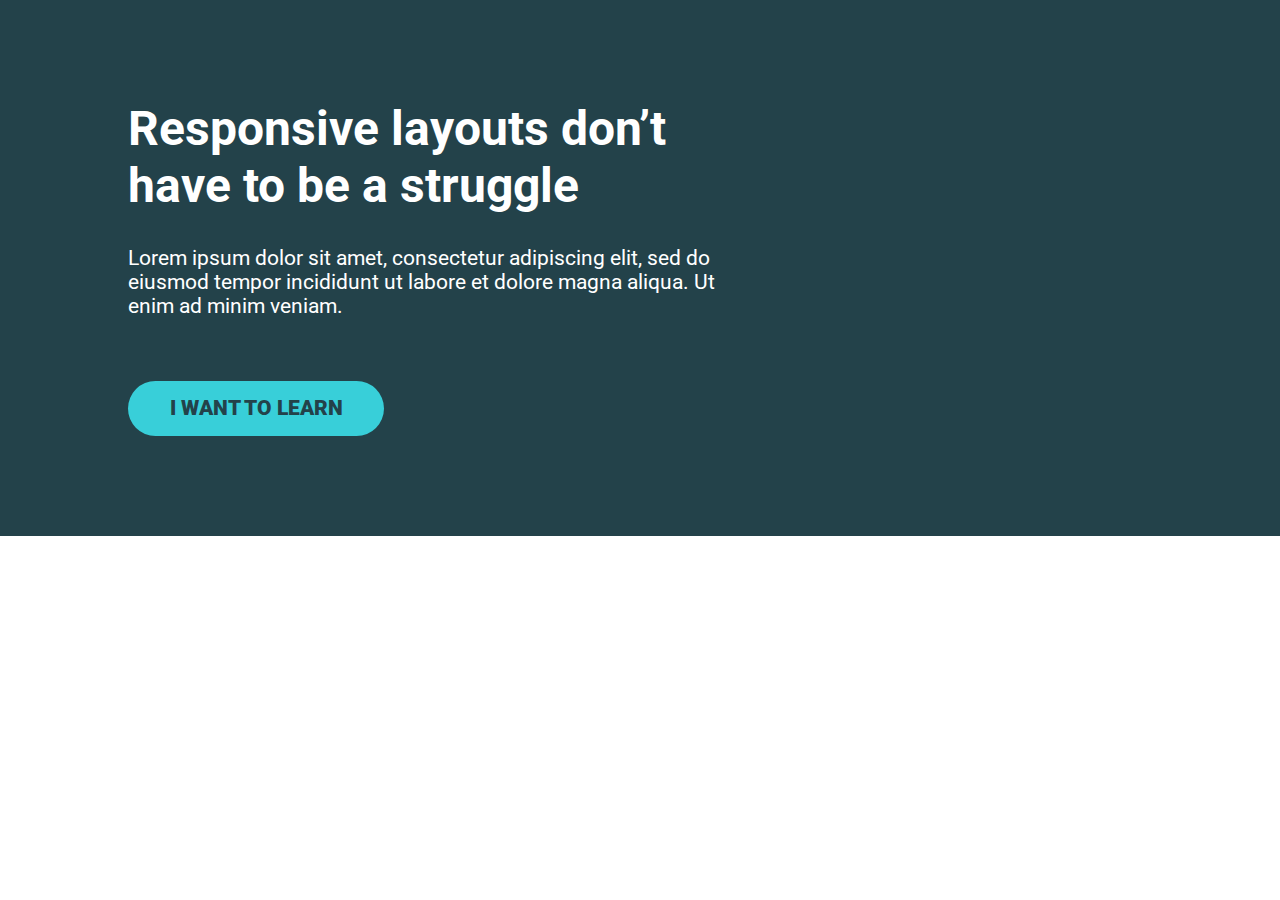
==== challenge05/index.html @ 69aec532 "Added Kevins next challenge starter code." ====
<!DOCTYPE html>
<html lang="en">
<head>
    <meta charset="UTF-8">
    <meta name="viewport" content="width=device-width, initial-scale=1.0">
    <title>Conquering Rsponsive Layouts</title>
    <link href="https://fonts.googleapis.com/css2?family=Roboto:wght@400;900&display=swap" rel="stylesheet"> 
    <link rel="stylesheet" href="style.css">
</head>
<body>
    <div class="hero">
        <div class="container row">
            <div class="hero__text">
                <h1>Responsive layouts don’t have to be a struggle</h1>
                <p>Lorem ipsum dolor sit amet, consectetur adipiscing elit, sed do eiusmod tempor incididunt ut labore et dolore magna aliqua. Ut enim ad minim veniam.</p>
                <a href="#" class="btn">I want to learn</a>
            </div>
        </div>
    </div> 

    

</body>
</html>
---- challenge05/style.css ----
/* 
////// For this challenge ///////

- All text is in the text.md file

// Requirements
1. Refer to the design specs for the
   overall layout 
2. The image should line up with
   the sidebar in the section
   below

*/

*, *::before, *::after {
    box-sizing: border-box;
}

body {
    margin: 0;
    font-family: 'Roboto', sans-serif;
    font-size: 1.3rem;
}

img {
    max-width: 100%;
}

h1 {
    font-size: 3rem;
    margin-top: 0;
}

.container {
    width: 80%;
    max-width: 1100px;
    margin: 0 auto;
}

.row {
    /* display: flex => flex container */
    display: flex;
    justify-content: space-between;
    
    /* can't use yet */
    /* gap: 100px; */
}

.col {
    /* these are now flex items */
    width: 100%;
}

.col + .col {
    margin-left: 30px;
}

.hero {
    padding: 100px 0;
    background-color: #23424A;
    color: #FFF;
}

.hero__text { 
    width: 62%;
}

.hero__img {
    width: 32%;
    align-self: flex-start;
}

.hero p {
    margin-bottom: 3em;
}

.btn {
    display: inline-block;
    text-decoration: none;
    text-transform: uppercase; 
    color: #23424A;
    font-weight: 900;
    background-color: #38CFD9;
    padding: .75em 2em;
    border-radius: 100px;
}

.btn:hover,
.btn:focus {
    opacity: .75; 
}
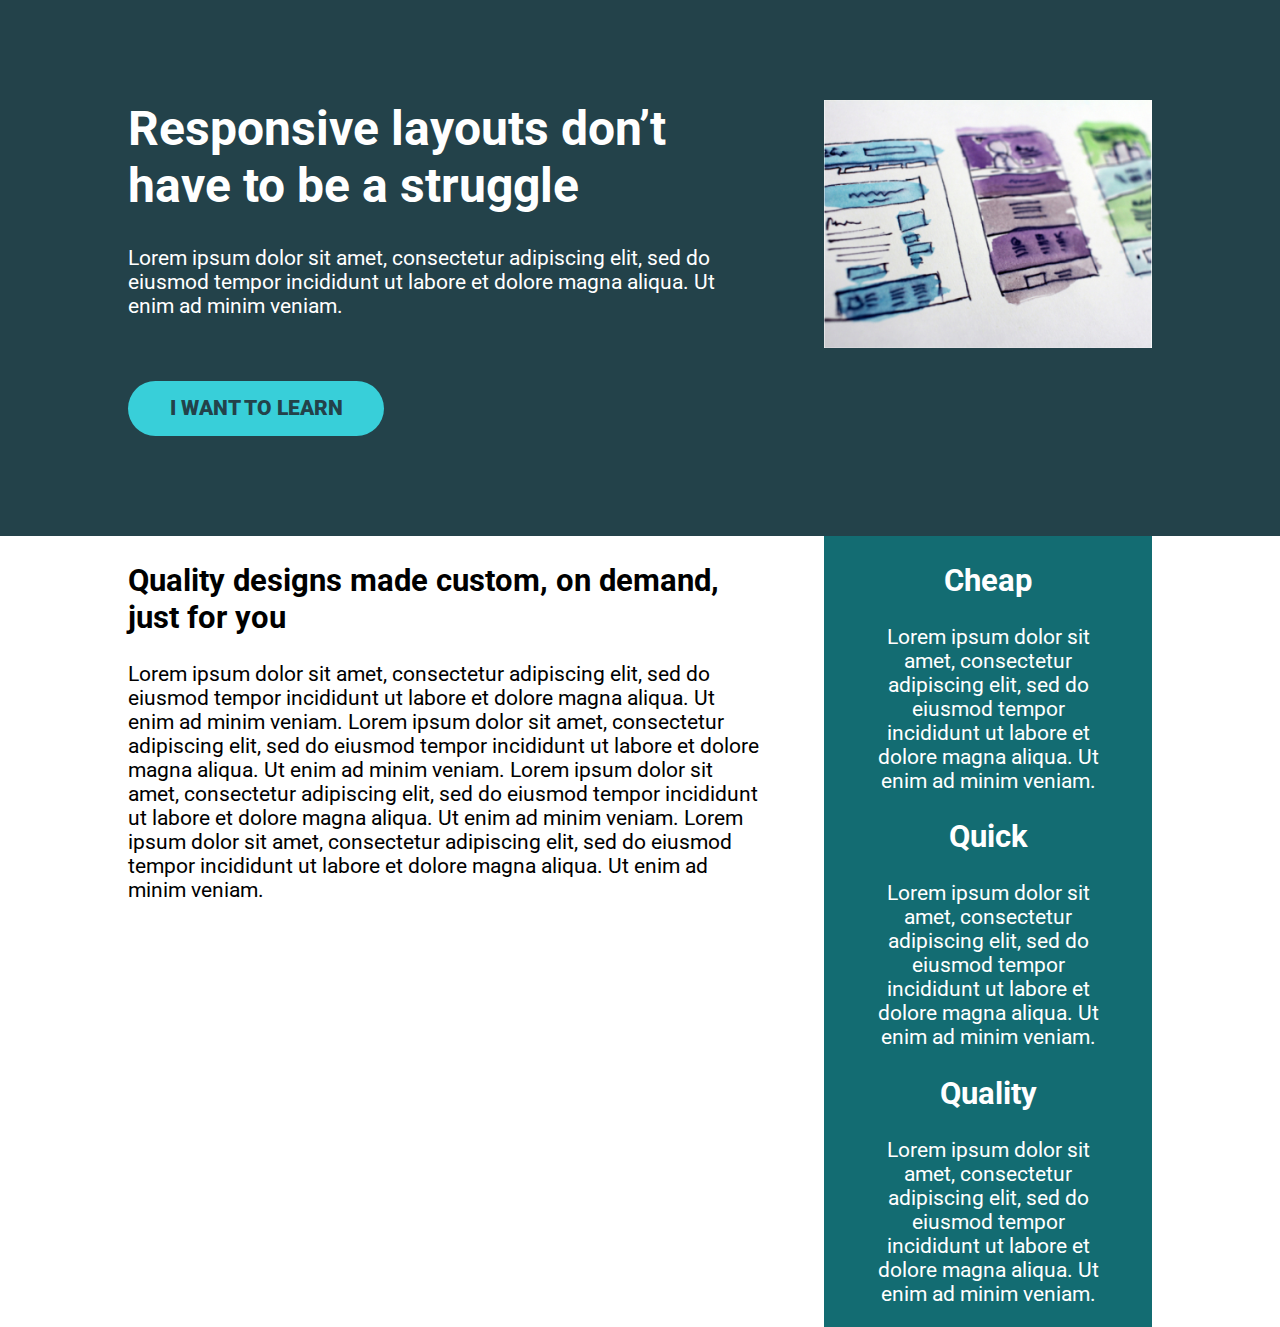
==== commit f0371aec: "Challenge complete. Finished HTML and cSS." ====
--- a/challenge05/index.html
+++ b/challenge05/index.html
@@ -15,10 +15,40 @@
                 <p>Lorem ipsum dolor sit amet, consectetur adipiscing elit, sed do eiusmod tempor incididunt ut labore et dolore magna aliqua. Ut enim ad minim veniam.</p>
                 <a href="#" class="btn">I want to learn</a>
             </div>
+            <div class="hero__img">
+                <img src="./img/hero-img.jpg" alt="website idea sketches">
+            </div>
         </div>
     </div> 
 
+<div class="container row">
+    <article class="col hero__text">
+        <h2>Quality designs made custom, on demand, just for you</h2>
+        
+        <p>
+            Lorem ipsum dolor sit amet, consectetur adipiscing elit, sed do eiusmod tempor incididunt ut labore et dolore magna aliqua. Ut enim ad minim veniam. Lorem ipsum dolor sit amet, consectetur adipiscing elit, sed do eiusmod tempor incididunt ut labore et dolore magna aliqua. Ut enim ad minim veniam.
+        
+            Lorem ipsum dolor sit amet, consectetur adipiscing elit, sed do eiusmod tempor incididunt ut labore et dolore magna aliqua. Ut enim ad minim veniam. Lorem ipsum dolor sit amet, consectetur adipiscing elit, sed do eiusmod tempor incididunt ut labore et dolore magna aliqua. Ut enim ad minim veniam.
+        </p>
+    </article>
     
+    <article class="col rightside">
+        <section class="text-section">
+            <h2>Cheap</h2>
+            <p>Lorem ipsum dolor sit amet, consectetur adipiscing elit, sed do eiusmod tempor incididunt ut labore et dolore magna aliqua. Ut enim ad minim veniam.</p>
+        </section>
+
+        <section class="text-section">
+            <h2>Quick</h2>
+            <p>Lorem ipsum dolor sit amet, consectetur adipiscing elit, sed do eiusmod tempor incididunt ut labore et dolore magna aliqua. Ut enim ad minim veniam.</p>
+        </section>
+
+        <section class="text-section">
+            <h2>Quality</h2>
+            <p>Lorem ipsum dolor sit amet, consectetur adipiscing elit, sed do eiusmod tempor incididunt ut labore et dolore magna aliqua. Ut enim ad minim veniam.</p>
+        </section>
+    </article>
+</div>
 
 </body>
 </html>--- a/challenge05/style.css
+++ b/challenge05/style.css
@@ -29,6 +29,11 @@
 h1 {
     font-size: 3rem;
     margin-top: 0;
+}
+
+h2 {
+    font-size: 2
+    rem;
 }
 
 .container {
@@ -85,6 +90,17 @@
     border-radius: 100px;
 }
 
+.rightside{
+    width: 32%;
+    background-color: #136c72;
+    padding: 0 2em;; 
+}
+
+.text-section {
+    text-align: center;
+    color: #fff;
+}
+
 .btn:hover,
 .btn:focus {
     opacity: .75; 
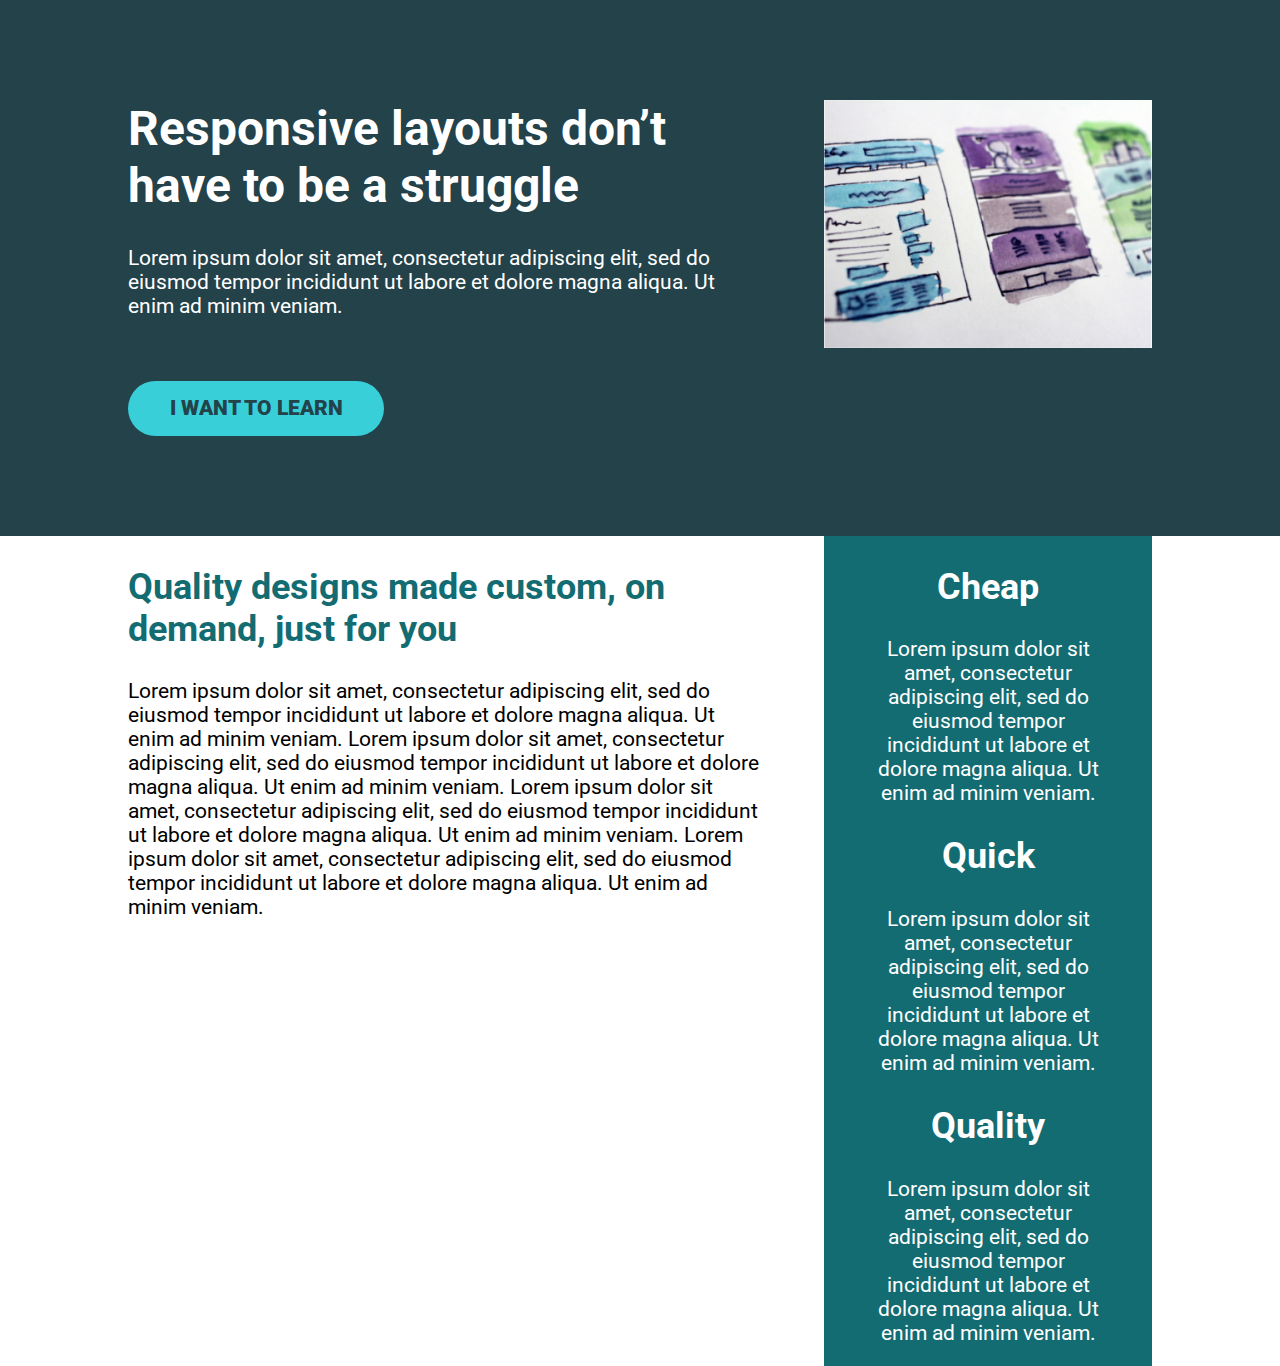
==== commit 2a14079b: "Navbar added" ====
--- a/challenge05/index.html
+++ b/challenge05/index.html
@@ -23,7 +23,7 @@
 
 <div class="container row">
     <article class="col hero__text">
-        <h2>Quality designs made custom, on demand, just for you</h2>
+        <h2 class="color-text">Quality designs made custom, on demand, just for you</h2>
         
         <p>
             Lorem ipsum dolor sit amet, consectetur adipiscing elit, sed do eiusmod tempor incididunt ut labore et dolore magna aliqua. Ut enim ad minim veniam. Lorem ipsum dolor sit amet, consectetur adipiscing elit, sed do eiusmod tempor incididunt ut labore et dolore magna aliqua. Ut enim ad minim veniam.
--- a/challenge05/style.css
+++ b/challenge05/style.css
@@ -32,8 +32,7 @@
 }
 
 h2 {
-    font-size: 2
-    rem;
+    font-size: 2.25rem;
 }
 
 .container {
@@ -104,4 +103,8 @@
 .btn:hover,
 .btn:focus {
     opacity: .75; 
+}
+
+.color-text {
+    color: #136c72;
 }